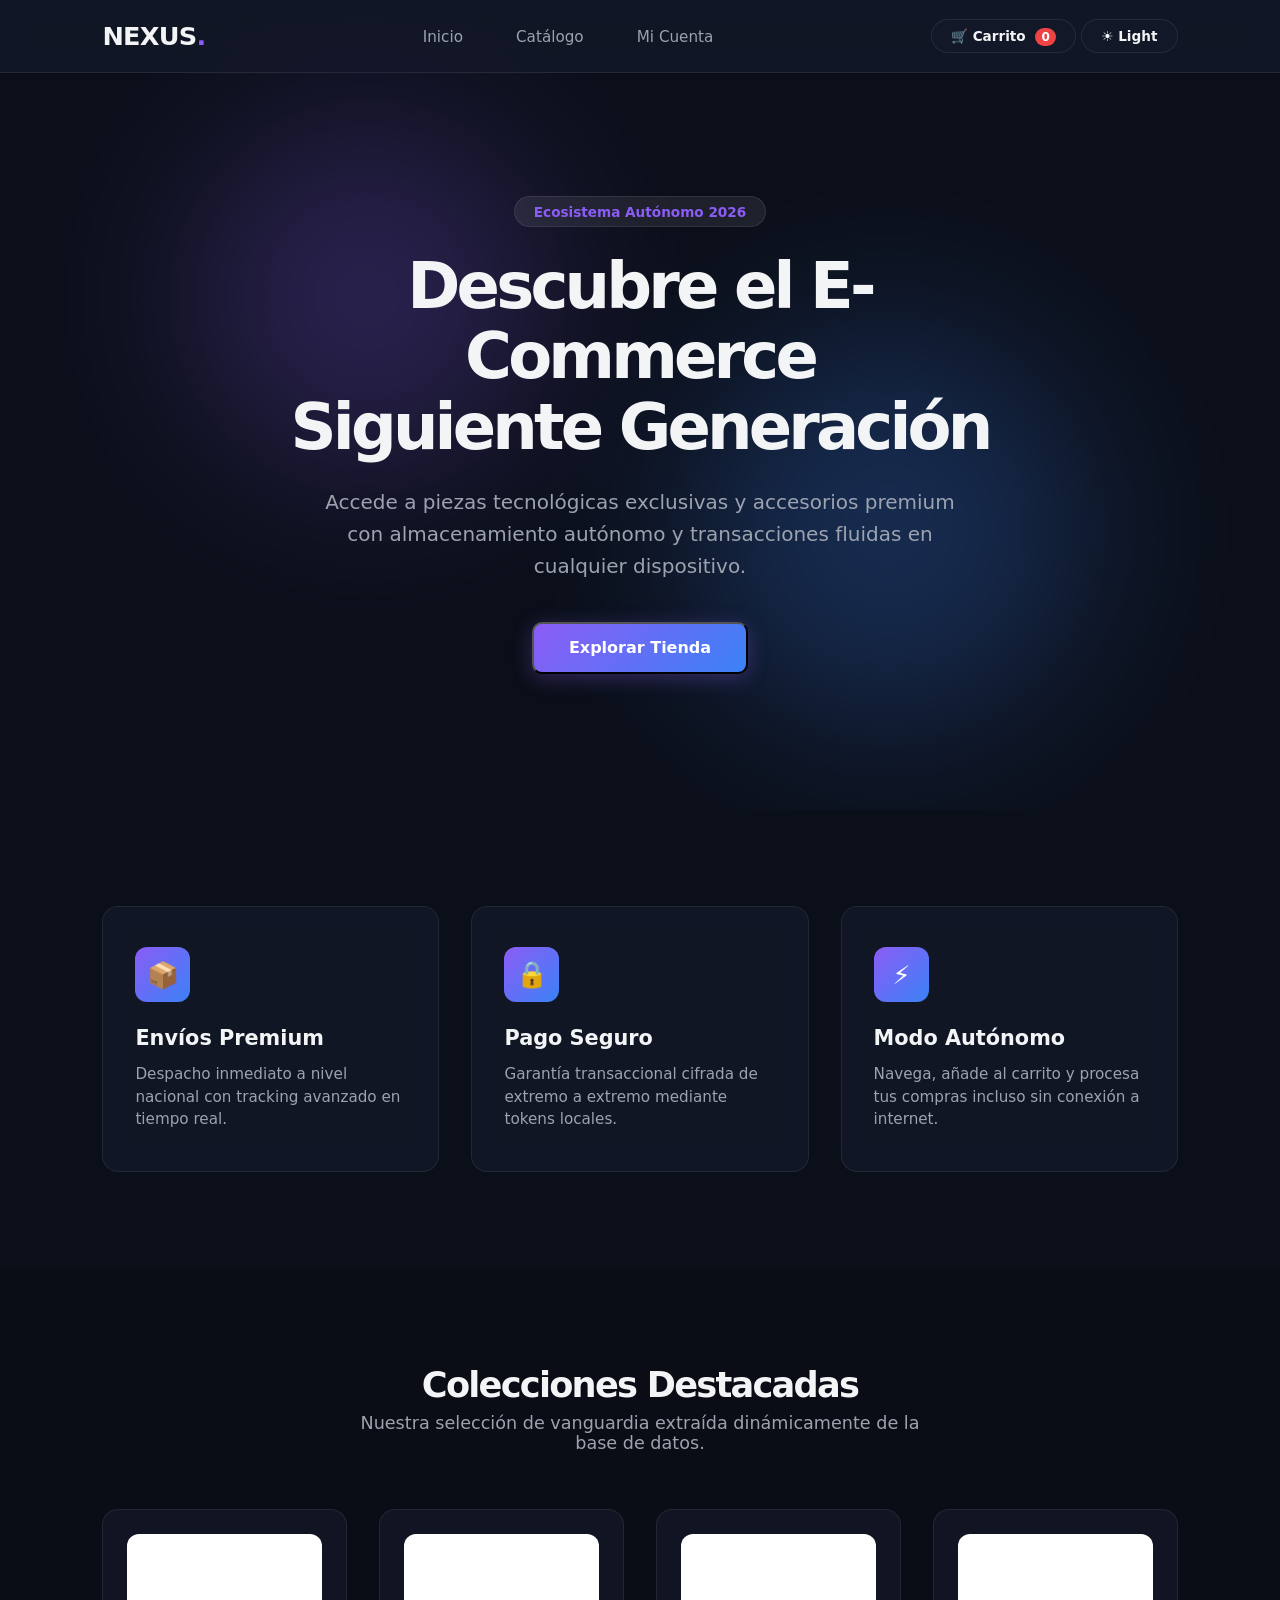
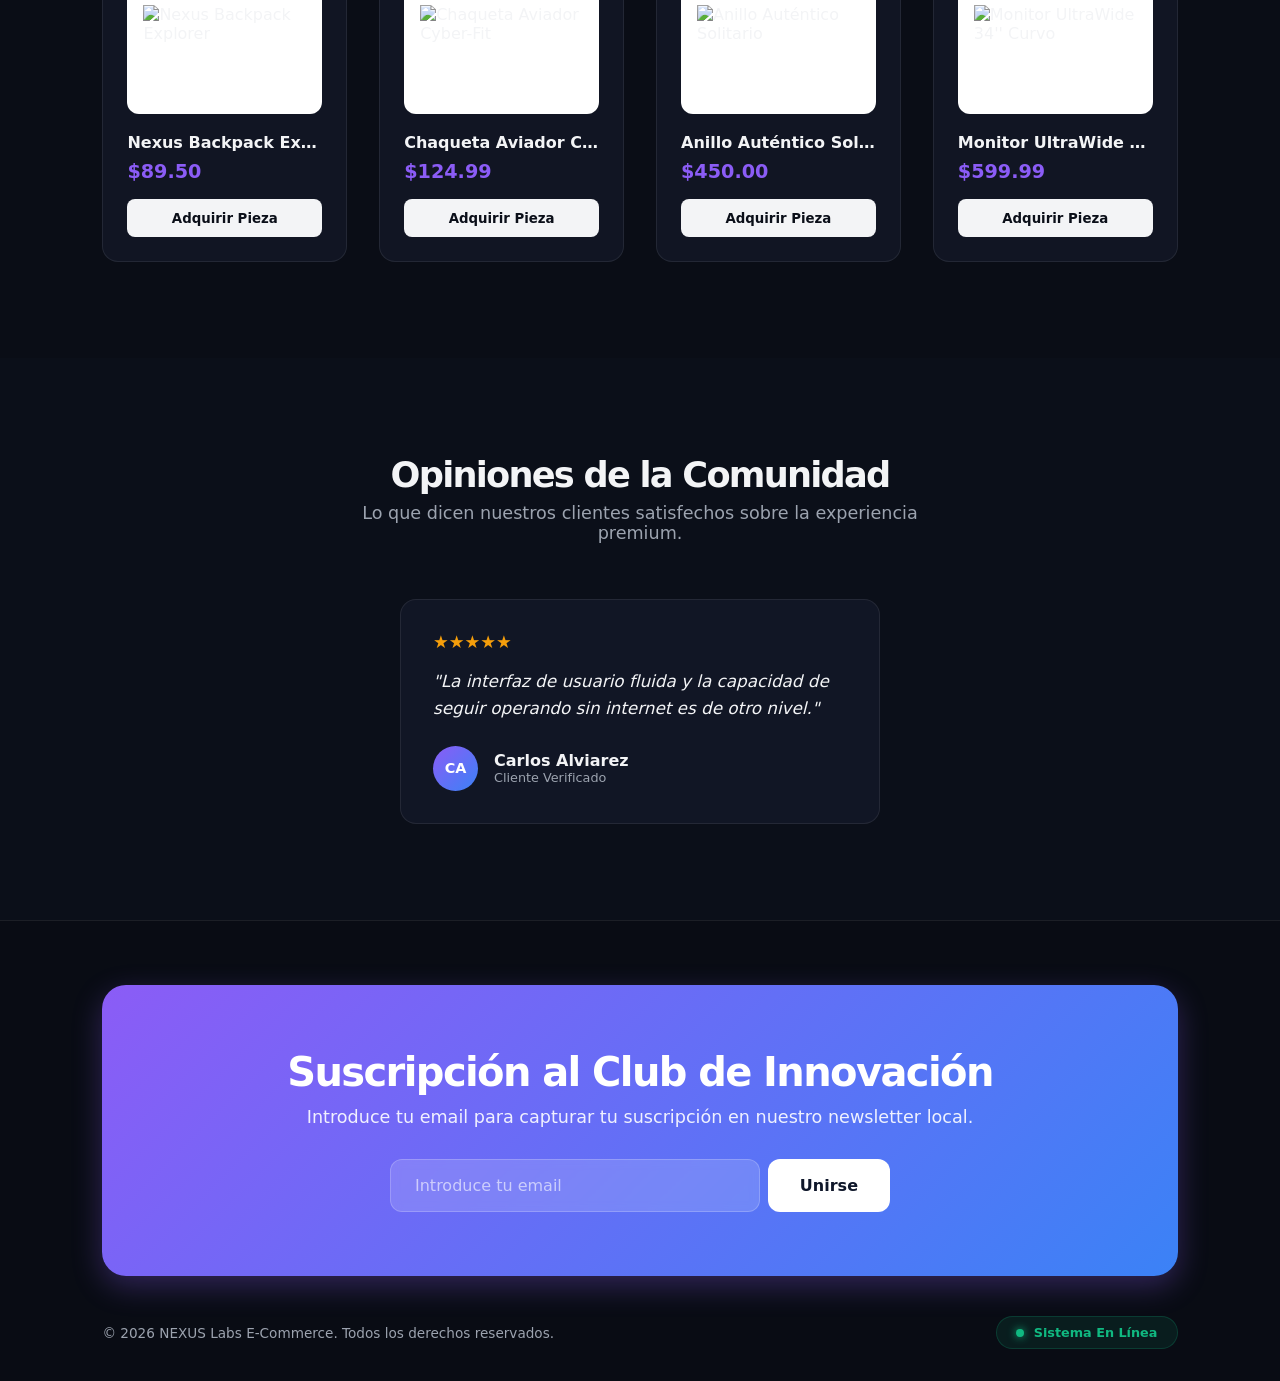
==== index.html @ ba8e7aad "first commit" ====
<!DOCTYPE html>
<html lang="es" data-theme="dark">
<head>
    <meta charset="UTF-8">
    <meta name="viewport" content="width=device-width, initial-scale=1.0">
    <title>NEXUS - E-Commerce Premium</title>
    <link rel="stylesheet" href="style.css">
</head>
<body>

    <!-- BARRA DE NAVEGACIÓN GLOBAL -->
    <header class="navbar">
        <div class="logo" id="go-to-home" style="cursor:pointer;">NEXUS<span>.</span></div>
        <!-- Reemplaza el menú de navegación de tus otros archivos para que incluya la etiqueta de admin -->
        <nav class="nav-menu">
            <a href="index.html">Inicio</a>
            <a href="catalogo.html">Catálogo</a>
            <a href="admin.html" id="nav-link-admin" style="display: none;">Panel Admin</a>
            <a href="perfil.html" id="nav-auth-btn" class="nav-btn">Iniciar Sesión</a>
        </nav>
        <div class="nav-actions">
            <button id="nav-cart-btn" class="btn-theme cart-btn-pos">
                🛒 Carrito <span id="cart-badge" class="cart-badge">0</span>
            </button>
            <button id="theme-toggle" class="btn-theme">☀️ Light</button>
        </div>
    </header>

    <!-- 1. SECCIÓN VISTA: LANDING PAGE -->
    <div id="landing-container" class="dynamic-view">
        
        <!-- BANNER PRINCIPAL (HERO DE ALTO IMPACTO) -->
        <section class="hero-banner">
            <div class="hero-shapes">
                <div class="shape shape-1"></div>
                <div class="shape shape-2"></div>
            </div>
            <div class="hero-content">
                <div class="hero-tag">Ecosistema Autónomo 2026</div>
                <h1>Descubre el E-Commerce<br><span class="gradient-text">Siguiente Generación</span></h1>
                <p>Accede a piezas tecnológicas exclusivas y accesorios premium con almacenamiento autónomo y transacciones fluidas en cualquier dispositivo.</p>
                <div class="hero-buttons">
                    <!-- Botón destacado de llamado a la acción (CTA) que redirige directamente al catálogo -->
                    <button onclick="window.location.href='catalogo.html'" class="btn-cta primary">Explorar Tienda</button>
                </div>
            </div>
        </section>

        <!-- SECCIÓN BENEFICIOS (PILARES DE LA TIENDA EN COLUMNAS/CUADRÍCULA) -->
        <section class="benefits-section">
            <div class="benefits-grid">
                <div class="benefit-card">
                    <div class="icon-wrapper">📦</div>
                    <h3>Envíos Premium</h3>
                    <p>Despacho inmediato a nivel nacional con tracking avanzado en tiempo real.</p>
                </div>
                <div class="benefit-card">
                    <div class="icon-wrapper">🔒</div>
                    <h3>Pago Seguro</h3>
                    <p>Garantía transaccional cifrada de extremo a extremo mediante tokens locales.</p>
                </div>
                <div class="benefit-card">
                    <div class="icon-wrapper">⚡</div>
                    <h3>Modo Autónomo</h3>
                    <p>Navega, añade al carrito y procesa tus compras incluso sin conexión a internet.</p>
                </div>
            </div>
        </section>

        <!-- SECCIÓN DE PRODUCTOS DESTACADOS (CUADRÍCULA PEQUEÑA PARA 3 A 4 PRODUCTOS BIEN CALIFICADOS) -->
        <section class="featured-section">
            <div class="section-header">
                <h2>Colecciones Destacadas</h2>
                <p>Nuestra selección de vanguardia extraída dinámicamente de la base de datos.</p>
            </div>
            <!-- Contenedor manipulado dinámicamente por la función renderHomeCatalog() en app.js -->
            <div class="products-grid" id="featured-products">
                <p class="auth-subtitle" style="text-align: center; width: 100%;">Cargando piezas exclusivas...</p>
            </div>
        </section>

        <!-- SECCIÓN DE TESTIMONIOS / RESEÑAS ESTÉTICAS -->
        <section class="testimonials-section">
            <div class="section-header">
                <h2>Opiniones de la Comunidad</h2>
                <p>Lo que dicen nuestros clientes satisfechos sobre la experiencia premium.</p>
            </div>
            <div class="testimonials-container">
                <div class="testimonial-card">
                    <div class="stars">★★★★★</div>
                    <p class="comment">"La interfaz de usuario fluida y la capacidad de seguir operando sin internet es de otro nivel."</p>
                    <div class="author-info">
                        <div class="avatar-mock">CA</div>
                        <div>
                            <h4>Carlos Alviarez</h4>
                            <p style="color: var(--text-secondary); font-size: 0.8rem;">Cliente Verificado</p>
                        </div>
                    </div>
                </div>
            </div>
        </section>

    </div>

    <!-- 2. SECCIÓN MÓDULO AUTENTICACIÓN -->
    <!-- Este contenedor es CRÍTICO. Si se elimina, app.js rompe al no encontrar los IDs de inicio de sesión/registro -->
    <div id="auth-container" class="auth-section dynamic-view" style="display: none;">
        
        <!-- FORMULARIO DE INICIO DE SESIÓN -->
        <div id="login-card" class="auth-card">
            <h2>Iniciar Sesión</h2>
            <p class="auth-subtitle">Ingresa tus credenciales del ecosistema Nexus</p>
            <form id="login-form">
                <div class="form-group">
                    <label>Correo Electrónico</label>
                    <input type="email" id="login-email" required placeholder="correo@ucab.edu.ve">
                </div>
                <div class="form-group">
                    <label>Contraseña</label>
                    <input type="password" id="login-password" required placeholder="••••••••">
                </div>
                <button type="submit" class="btn-cta primary w-100 mt-1">Acceder de Forma Segura</button>
                <div class="auth-links">
                    <p>¿No posees una cuenta? <a href="#" id="go-to-register">Regístrate</a></p>
                    <p class="mt-05"><a href="#" id="go-to-recover">¿Olvidaste tu contraseña?</a></p>
                </div>
            </form>
        </div>

        <!-- FORMULARIO DE REGISTRO -->
        <div id="register-card" class="auth-card" style="display: none;">
            <h2>Crear Cuenta</h2>
            <p class="auth-subtitle">Únete al club de compras premium</p>
            <form id="register-form">
                <div class="form-group">
                    <label>Nombre Completo</label>
                    <input type="text" id="reg-name" required placeholder="Ej. Juan Pérez">
                </div>
                <div class="form-group">
                    <label>Correo Electrónico</label>
                    <input type="email" id="reg-email" required placeholder="ejemplo@ucab.edu.ve">
                </div>
                <div class="form-group">
                    <label>Contraseña</label>
                    <input type="password" id="reg-password" required placeholder="Mínimo 3 caracteres">
                </div>
                <div class="form-group">
                    <label>Rol de Usuario</label>
                    <select id="reg-role">
                        <option value="cliente">Cliente</option>
                        <option value="admin">Administrador</option>
                    </select>
                </div>
                <button type="submit" class="btn-cta primary w-100 mt-1">Completar Afiliación</button>
                <div class="auth-links">
                    <p>¿Ya estás registrado? <a href="#" id="go-to-login">Inicia Sesión</a></p>
                </div>
            </form>
        </div>

        <!-- FORMULARIO DE RECUPERACIÓN DE CONTRASEÑA -->
        <div id="recover-card" class="auth-card" style="display: none;">
            <h2>Recuperar Acceso</h2>
            <p class="auth-subtitle">Introduce tu correo para leer la contraseña de la persistencia</p>
            <form id="recover-form">
                <div class="form-group">
                    <label>Correo de Registro</label>
                    <input type="email" id="recover-email" required placeholder="correo@ucab.edu.ve">
                </div>
                <button type="submit" class="btn-cta primary w-100 mt-1">Consultar Credenciales</button>
                <div class="auth-links">
                    <p><a href="#" id="back-to-login-from-recover">Volver al login</a></p>
                </div>
            </form>
        </div>
    </div>

    <!-- PIE DE PÁGINA GLOBAL (FOOTER) -->
    <footer class="footer">
        
        <!-- FORMULARIO DE SUSCRIPCIÓN AL NEWSLETTER (CAPTURA AL FINAL DE LA PÁGINA) -->
        <div class="newsletter-card" style="margin-bottom: 2.5rem;">
            <h2>Suscripción al Club de Innovación</h2>
            <p>Introduce tu email para capturar tu suscripción en nuestro newsletter local.</p>
            <form id="newsletter-form" class="newsletter-form">
                <input type="email" placeholder="Introduce tu email" required>
                <button type="submit" class="btn-submit">Unirse</button>
            </form>
        </div>
        
        <div class="footer-bottom">
            <p>© 2026 NEXUS Labs E-Commerce. Todos los derechos reservados.</p>
            <!-- INDICADOR VISUAL DINÁMICO (ONLINE / OFFLINE) -->
            <div id="connection-status" class="status-indicator online">
                <span class="status-dot"></span><span id="status-text">Sistema En Línea</span>
            </div>
        </div>
    </footer>

    <script src="app.js"></script>
</body>
</html>
---- style.css ----
/* --- SISTEMA DE DISEÑO DE LUJO (APPLE/NEON MIX) --- */
:root {
    --bg-main: #0b0f19;
    --bg-surface: rgba(22, 28, 45, 0.6);
    --bg-surface-hover: rgba(30, 41, 69, 0.8);
    --border-color: rgba(255, 255, 255, 0.08);
    --text-primary: #f3f4f6;
    --text-secondary: #9ca3af;
    --primary-gradient: linear-gradient(135deg, #8b5cf6, #3b82f6);
    --accent: #8b5cf6;
    --accent-glow: rgba(139, 92, 246, 0.3);
    --glass-blur: blur(12px);
}

[data-theme="light"] {
    --bg-main: #f8fafc;
    --bg-surface: rgba(255, 255, 255, 0.7);
    --bg-surface-hover: rgba(255, 255, 255, 0.9);
    --border-color: rgba(0, 0, 0, 0.06);
    --text-primary: #0f172a;
    --text-secondary: #64748b;
    --primary-gradient: linear-gradient(135deg, #4f46e5, #06b6d4);
    --accent: #4f46e5;
    --accent-glow: rgba(79, 70, 229, 0.15);
}

/* --- ESTILOS GENERALES --- */
* {
    box-sizing: border-box;
    margin: 0;
    padding: 0;
    font-family: system-ui, -apple-system, BlinkMacSystemFont, 'Segoe UI', Roboto, sans-serif;
    scroll-behavior: smooth;
}

body {
    background-color: var(--bg-main);
    color: var(--text-primary);
    overflow-x: hidden;
    transition: background-color 0.4s ease, color 0.4s ease;
}

/* Utilidades */
.text-gradient {
    background: var(--primary-gradient);
    -webkit-background-clip: text;
    -webkit-text-fill-color: transparent;
}

.section-header {
    text-align: center;
    max-width: 600px;
    margin: 0 auto 3.5rem auto;
}
.section-header h2 { font-size: 2.2rem; font-weight: 800; letter-spacing: -0.05em; margin-bottom: 0.5rem;}
.section-header p { color: var(--text-secondary); font-size: 1.1rem; }

/* --- BARRA DE NAVEGACIÓN (GLASSMORPHISM) --- */
.navbar {
    position: fixed;
    top: 0; left: 0; width: 100%;
    display: flex; justify-content: space-between; align-items: center;
    padding: 1.2rem 8%;
    background: var(--bg-surface);
    backdrop-filter: var(--glass-blur);
    -webkit-backdrop-filter: var(--glass-blur);
    border-bottom: 1px solid var(--border-color);
    z-index: 1000;
}
.logo { font-size: 1.6rem; font-weight: 900; letter-spacing: -0.03em; }
.logo span { color: var(--accent); }
.nav-menu a {
    color: var(--text-secondary);
    text-decoration: none;
    margin: 0 1.5rem;
    font-weight: 500;
    font-size: 0.95rem;
    transition: color 0.3s;
}
.nav-menu a:hover { color: var(--text-primary); }

.btn-theme {
    background: var(--bg-surface);
    border: 1px solid var(--border-color);
    padding: 0.5rem 1.2rem;
    border-radius: 30px;
    color: var(--text-primary);
    cursor: pointer;
    font-weight: 600;
    font-size: 0.85rem;
}

/* --- BANNER PRINCIPAL (HERO DE ALTO IMPACTO) --- */
.hero-banner {
    position: relative;
    min-height: 90vh;
    display: flex; align-items: center; justify-content: center;
    padding: 120px 8% 60px 8%;
    text-align: center;
}
/* Figuras abstractas de fondo difuminadas */
.hero-shapes { position: absolute; width: 100%; height: 100%; top: 0; left: 0; overflow: hidden; z-index: -1; }
.shape { position: absolute; border-radius: 50%; filter: blur(90px); opacity: 0.25; }
.shape-1 { width: 350px; height: 350px; background: #8b5cf6; top: 15%; left: 15%; }
.shape-2 { width: 400px; height: 400px; background: #3b82f6; bottom: 10%; right: 15%; }

.hero-content { max-width: 800px; }
.hero-tag {
    display: inline-block;
    padding: 0.4rem 1.2rem;
    background: var(--border-color);
    border: 1px solid var(--border-color);
    border-radius: 20px;
    font-size: 0.85rem; font-weight: 600; color: var(--accent);
    margin-bottom: 1.5rem;
}
.hero-content h1 { font-size: 4rem; font-weight: 900; line-height: 1.1; letter-spacing: -0.06em; margin-bottom: 1.5rem; }
.hero-content p { font-size: 1.25rem; color: var(--text-secondary); line-height: 1.6; margin-bottom: 2.5rem; max-width: 650px; margin-left: auto; margin-right: auto;}

.hero-actions { display: flex; gap: 1rem; justify-content: center; }
.btn-cta {
    padding: 0.9rem 2.2rem;
    border-radius: 10px;
    font-weight: 700; text-decoration: none; font-size: 1rem;
    transition: transform 0.2s, box-shadow 0.2s;
}
.btn-cta.primary { background: var(--primary-gradient); color: white; box-shadow: 0 4px 20px var(--accent-glow); }
.btn-cta.primary:hover { transform: translateY(-2px); box-shadow: 0 6px 25px var(--accent-glow); }
.btn-cta.secondary { background: transparent; color: var(--text-primary); border: 1px solid var(--border-color); }
.btn-cta.secondary:hover { background: var(--border-color); }

/* --- SECCIÓN BENEFICIOS (CARDS DE CRISTAL) --- */
.benefits-section { padding: 6rem 8%; }
.benefits-grid {
    display: grid;
    grid-template-columns: repeat(auto-fit, minmax(280px, 1fr));
    gap: 2rem;
}
.benefit-card {
    background: var(--bg-surface);
    backdrop-filter: var(--glass-blur);
    -webkit-backdrop-filter: var(--glass-blur);
    border: 1px solid var(--border-color);
    padding: 2.5rem 2rem;
    border-radius: 16px;
    transition: transform 0.3s, background-color 0.3s;
}
.benefit-card:hover { transform: translateY(-5px); background: var(--bg-surface-hover); }
.icon-wrapper {
    width: 55px; height: 55px;
    background: var(--primary-gradient);
    font-size: 1.6rem; display: flex; align-items: center; justify-content: center;
    border-radius: 12px; margin-bottom: 1.5rem; color: white;
}
.benefit-card h3 { font-size: 1.3rem; font-weight: 700; margin-bottom: 0.8rem; }
.benefit-card p { color: var(--text-secondary); line-height: 1.5; font-size: 0.95rem; }

/* --- PRODUCTOS DESTACADOS --- */
.featured-section { padding: 6rem 8%; background: rgba(0,0,0,0.1); }
.products-grid {
    display: grid;
    grid-template-columns: repeat(auto-fit, minmax(240px, 1fr));
    gap: 2rem;
}
.product-card {
    background: var(--bg-surface);
    border: 1px solid var(--border-color);
    border-radius: 16px;
    padding: 1.5rem;
    display: flex; flex-direction: column;
    position: relative; overflow: hidden;
}
.product-card .img-container {
    background: white; border-radius: 12px; padding: 1rem;
    height: 180px; display: flex; align-items: center; justify-content: center;
    margin-bottom: 1.2rem;
}
.product-card img { max-height: 100%; max-width: 100%; object-fit: contain; }
.product-card h3 { font-size: 1rem; font-weight: 700; margin-bottom: 0.5rem; white-space: nowrap; overflow: hidden; text-overflow: ellipsis; }
.product-card .price { font-size: 1.2rem; font-weight: 800; color: var(--accent); margin-bottom: 1rem; }
.btn-action-card {
    background: var(--text-primary); color: var(--bg-main);
    border: none; padding: 0.7rem; border-radius: 8px; font-weight: 700; cursor: pointer;
    transition: opacity 0.2s;
}
.btn-action-card:hover { opacity: 0.9; }

/* --- TESTIMONIOS --- */
.testimonials-section { padding: 6rem 8%; }
.testimonials-container { display: flex; flex-wrap: wrap; gap: 2rem; justify-content: center; }
.testimonial-card {
    background: var(--bg-surface); border: 1px solid var(--border-color);
    padding: 2rem; border-radius: 16px; max-width: 480px; flex: 1 1 400px;
}
.testimonial-card .stars { color: #f59e0b; margin-bottom: 1rem; font-size: 1.1rem; }
.testimonial-card .comment { font-size: 1.05rem; line-height: 1.6; color: var(--text-primary); margin-bottom: 1.5rem; font-style: italic; }
.author-info { display: flex; align-items: center; gap: 1rem; }
.avatar-mock {
    width: 45px; height: 45px; background: var(--primary-gradient); color: white;
    display: flex; align-items: center; justify-content: center; border-radius: 50%; font-weight: 700; font-size: 0.9rem;
}

/* --- CAPTACIÓN NEWSLETTER --- */
.newsletter-section { padding: 4rem 8%; }
.newsletter-card {
    background: var(--primary-gradient); padding: 4rem 2rem; border-radius: 24px;
    text-align: center; color: white; box-shadow: 0 10px 30px var(--accent-glow);
}
.newsletter-card h2 { font-size: 2.5rem; font-weight: 800; margin-bottom: 0.8rem; letter-spacing: -0.04em; }
.newsletter-card p { margin-bottom: 2rem; opacity: 0.9; font-size: 1.1rem; }
.newsletter-form { display: flex; justify-content: center; gap: 0.5rem; max-width: 500px; margin: 0 auto; }
.newsletter-form input {
    flex: 1; padding: 1rem 1.5rem; border: none; border-radius: 12px;
    background: rgba(255,255,255,0.15); backdrop-filter: blur(5px);
    color: white; font-size: 1rem; border: 1px solid rgba(255,255,255,0.2);
}
.newsletter-form input::placeholder { color: rgba(255,255,255,0.6); }
.newsletter-form input:focus { outline: none; background: rgba(255,255,255,0.25); }
.newsletter-form .btn-submit {
    background: white; color: #0f172a; border: none; padding: 1rem 2rem;
    border-radius: 12px; font-weight: 700; cursor: pointer; font-size: 1rem;
}

/* --- FOOTER E INDICADORES --- */
.footer { padding: 4rem 8% 2rem 8%; border-top: 1px solid var(--border-color); background: rgba(0,0,0,0.2); }
.footer-top { display: flex; justify-content: space-between; align-items: center; flex-wrap: wrap; gap: 2rem; }
.footer-brand p { color: var(--text-secondary); margin-top: 0.5rem; font-size: 0.9rem; }
.footer-links a { color: var(--text-secondary); text-decoration: none; margin-left: 1.5rem; font-size: 0.9rem; }
.footer-links a:hover { color: var(--text-primary); }
.footer-divider { border: 0; height: 1px; background: var(--border-color); margin: 2.5rem 0 1.5rem 0; }
.footer-bottom { display: flex; justify-content: space-between; align-items: center; flex-wrap: wrap; gap: 1rem; font-size: 0.85rem; color: var(--text-secondary); }

/* Indicador Online/Offline Rediseñado */
.status-indicator {
    display: flex; align-items: center; gap: 0.6rem;
    padding: 0.5rem 1.2rem; border-radius: 30px; font-weight: 700; font-size: 0.8rem;
    border: 1px solid transparent;
}
.status-indicator.online { background: rgba(16, 185, 129, 0.1); color: #10b981; border-color: rgba(16, 185, 129, 0.2); }
.status-indicator.offline { background: rgba(239, 68, 68, 0.1); color: #ef4444; border-color: rgba(239, 68, 68, 0.2); }
.status-dot { width: 8px; height: 8px; border-radius: 50%; display: inline-block; }
.online .status-dot { background-color: #10b981; box-shadow: 0 0 8px #10b981; }
.offline .status-dot { background-color: #ef4444; box-shadow: 0 0 8px #ef4444; }

/* Responsive */
@media (max-width: 768px) {
    .hero-content h1 { font-size: 2.6rem; }
    .navbar { padding: 1rem 5%; }
    .nav-menu { display: none; } /* Ocultar menú simple para mobile */
    .newsletter-form { flex-direction: column; }
    .footer-top { flex-direction: column; text-align: center; }
    .footer-links a { margin: 0 0.8rem; }
    .footer-bottom { flex-direction: column; text-align: center; }
}

/* --- ESTILOS DEL MÓDULO DE AUTENTICACIÓN Y PERFIL --- */
.auth-section, .profile-section {
    padding: 140px 5% 60px 5%;
    display: flex;
    justify-content: center;
    align-items: center;
    min-height: 85vh;
}

.auth-card, .profile-card {
    background: var(--bg-surface);
    backdrop-filter: var(--glass-blur);
    -webkit-backdrop-filter: var(--glass-blur);
    border: 1px solid var(--border-color);
    padding: 3rem 2.5rem;
    border-radius: 24px;
    width: 100%;
    max-width: 450px;
    box-shadow: 0 10px 30px rgba(0, 0, 0, 0.2);
}

.auth-subtitle {
    color: var(--text-secondary);
    font-size: 0.95rem;
    margin-bottom: 2rem;
}

.form-group {
    margin-bottom: 1.25rem;
    text-align: left;
}

.form-group label {
    display: block;
    font-size: 0.85rem;
    font-weight: 600;
    margin-bottom: 0.5rem;
    color: var(--text-primary);
    letter-spacing: 0.02em;
}

.form-group input, .form-group select, .form-group textarea {
    width: 100%;
    padding: 0.8rem 1rem;
    background: rgba(255, 255, 255, 0.05);
    border: 1px solid var(--border-color);
    border-radius: 10px;
    color: var(--text-primary);
    font-size: 0.95rem;
    transition: border-color 0.2s, background-color 0.2s;
}

.form-group input:focus, .form-group select:focus, .form-group textarea:focus {
    outline: none;
    border-color: var(--accent);
    background: rgba(255, 255, 255, 0.08);
}

.form-group select option {
    background-color: var(--bg-main);
    color: var(--text-primary);
}

.auth-links {
    margin-top: 1.5rem;
    text-align: center;
    font-size: 0.85rem;
}

.auth-links a {
    color: var(--accent);
    text-decoration: none;
    font-weight: 600;
}

.auth-links p {
    margin-bottom: 0.5rem;
    color: var(--text-secondary);
}

/* Diseño interno del Perfil */
.profile-card {
    max-width: 550px;
}

.profile-header-view {
    display: flex;
    align-items: center;
    gap: 1.5rem;
    margin-bottom: 2.5rem;
    border-bottom: 1px solid var(--border-color);
    padding-bottom: 1.5rem;
}

.profile-avatar {
    width: 80px;
    height: 80px;
    border-radius: 50%;
    object-fit: cover;
    background: var(--primary-gradient);
    border: 2px solid var(--accent);
}

.profile-actions {
    display: flex;
    justify-content: space-between;
    align-items: center;
    margin-top: 2rem;
}

/* --- EXTENSIÓN DE HOJA DE ESTILOS: CATÁLOGO Y CARRITO VISTA CLIENTE --- */

.catalog-section {
    padding: 140px 8% 60px 8%;
    min-height: 100vh;
}

.catalog-layout {
    display: grid;
    grid-template-columns: 280px 1fr;
    gap: 3rem;
    align-items: start;
}

/* Barra Lateral Estilizada */
.filter-sidebar {
    background: var(--bg-surface);
    backdrop-filter: var(--glass-blur);
    -webkit-backdrop-filter: var(--glass-blur);
    border: 1px solid var(--border-color);
    padding: 2rem;
    border-radius: 20px;
    position: sticky;
    top: 110px;
    z-index: 10;
}

.filter-sidebar h3 {
    font-size: 1.3rem;
    font-weight: 800;
    margin-bottom: 1.5rem;
    letter-spacing: -0.02em;
}

.filter-group {
    margin-bottom: 1.5rem;
}

.filter-group label {
    display: block;
    font-size: 0.85rem;
    font-weight: 600;
    margin-bottom: 0.6rem;
    color: var(--text-secondary);
}

.price-labels {
    display: flex;
    justify-content: space-between;
    align-items: center;
}

.price-badge {
    color: var(--accent);
    font-weight: 700;
    font-size: 0.95rem;
}

/* Input Range Personalizado */
input[type="range"] {
    width: 100%;
    accent-color: var(--accent);
    margin-top: 0.5rem;
}

/* Modificaciones de la Grilla y Detalles Internos */
.sh-left {
    text-align: left !important;
    margin-bottom: 2.5rem !important;
    max-width: 100% !important;
}

/* Estructura Interna de la Tarjeta del Carrito */
.cart-items-list {
    flex: 1;
    overflow-y: auto;
    padding-right: 0.5rem;
}

.cart-item {
    display: flex;
    gap: 1rem;
    align-items: center;
    background: rgba(255, 255, 255, 0.02);
    border: 1px solid var(--border-color);
    padding: 1rem;
    border-radius: 14px;
    margin-bottom: 1rem;
    transition: background-color 0.2s;
}

.cart-item:hover {
    background: rgba(255, 255, 255, 0.05);
}

.cart-item img {
    width: 60px;
    height: 60px;
    object-fit: contain;
    background: #ffffff;
    border-radius: 10px;
    padding: 0.3rem;
}

.cart-item-details {
    flex: 1;
    min-width: 0;
}

.cart-item-details h4 {
    font-size: 0.9rem;
    font-weight: 600;
    white-space: nowrap;
    overflow: hidden;
    text-overflow: ellipsis;
    margin-bottom: 0.2rem;
}

.cart-item-details p {
    color: var(--accent);
    font-weight: 700;
    font-size: 0.85rem;
}

.cart-item-actions {
    display: flex;
    align-items: center;
    gap: 0.4rem;
}

/* Multi-clonación y Controles de Cantidad */
.btn-qty {
    background: var(--border-color);
    border: 1px solid var(--border-color);
    color: var(--text-primary);
    width: 26px;
    height: 26px;
    border-radius: 6px;
    font-weight: 700;
    cursor: pointer;
    display: flex;
    align-items: center;
    justify-content: center;
    transition: background-color 0.2s;
}

.btn-qty:hover {
    background: rgba(255, 255, 255, 0.15);
}

/* Pasarela Transaccional Pasos (Checkout) */
.checkout-section {
    padding: 140px 5% 60px 5%;
    display: flex;
    justify-content: center;
    align-items: center;
    min-height: 90vh;
}

.checkout-card {
    background: var(--bg-surface);
    backdrop-filter: var(--glass-blur);
    -webkit-backdrop-filter: var(--glass-blur);
    border: 1px solid var(--border-color);
    padding: 3rem;
    border-radius: 24px;
    width: 100%;
    max-width: 500px;
    box-shadow: 0 20px 45px rgba(0, 0, 0, 0.3);
}

.form-row-grid {
    display: grid;
    grid-template-columns: 1fr 1fr;
    gap: 1rem;
}

/* Adaptación Responsiva Eficiente */
@media (max-width: 992px) {
    .catalog-layout {
        grid-template-columns: 1fr;
        gap: 2rem;
    }
    .filter-sidebar {
        position: relative;
        top: 0;
    }
}

/* DISEÑO DE LA SECCIÓN PRINCIPAL DEL CARRITO */
.main-cart-page-section {
    padding: 2rem max(2vw, 20px);
    max-width: 1400px;
    margin: 0 auto;
}

.main-cart-grid-layout {
    display: grid;
    grid-template-columns: 2fr 1fr;
    gap: 2.5rem;
    margin-top: 2rem;
}

@media (max-width: 992px) {
    .main-cart-grid-layout {
        grid-template-columns: 1fr;
    }
}

.main-cart-items-block {
    background: rgba(255, 255, 255, 0.03);
    border: 1px solid rgba(255, 255, 255, 0.08);
    border-radius: 16px;
    padding: 1.5rem;
}

.main-cart-row {
    display: flex;
    align-items: center;
    justify-content: space-between;
    padding: 1.5rem 0;
    border-bottom: 1px solid rgba(255, 255, 255, 0.08);
    gap: 1.5rem;
}

.main-cart-row:last-child {
    border-bottom: none;
}

.main-cart-product-info {
    display: flex;
    align-items: center;
    gap: 1.5rem;
    flex: 2;
}

.main-cart-img {
    width: 80px;
    height: 80px;
    object-fit: contain;
    background: #white;
    border-radius: 12px;
    padding: 0.5rem;
}

.main-cart-controls {
    display: flex;
    align-items: center;
    gap: 1rem;
    flex: 1;
    justify-content: center;
}

.main-cart-qty-number {
    font-size: 1.1rem;
    font-weight: 600;
    min-width: 20px;
    text-align: center;
}

.main-cart-subtotal-item {
    text-align: right;
    flex: 1;
}

.main-cart-subtotal-item p {
    font-size: 1.2rem;
    font-weight: 700;
    color: var(--text-color);
}

.btn-delete-link {
    background: none;
    border: none;
    color: #ef4444;
    cursor: pointer;
    font-size: 0.85rem;
    padding: 0;
    margin-top: 0.25rem;
    text-decoration: underline;
}

/* BLOQUE DE RESUMEN DERECHO */
.main-cart-summary-block {
    background: linear-gradient(145deg, rgba(255,255,255,0.05) 0%, rgba(255,255,255,0.01) 100%);
    border: 1px solid rgba(255, 255, 255, 0.08);
    border-radius: 20px;
    padding: 2rem;
    height: fit-content;
    position: sticky;
    top: 100px;
}

.main-cart-summary-block h3 {
    margin-bottom: 1.5rem;
    font-size: 1.4rem;
}

.summary-line {
    display: flex;
    justify-content: space-between;
    margin-bottom: 1rem;
    color: rgba(255, 255, 255, 0.7);
}

.total-highlight {
    border-top: 1px solid rgba(255, 255, 255, 0.15);
    padding-top: 1.5rem;
    margin-top: 1.5rem;
    font-size: 1.3rem;
    font-weight: 700;
    color: #fff;
}


.cart-drawer {
    position: fixed;
    top: 0;
    right: -450px; 
    width: 100%;
    max-width: 420px;
    height: 100vh;
    background: rgba(15, 15, 20, 0.95);
    backdrop-filter: blur(20px);
    -webkit-backdrop-filter: blur(20px);
    box-shadow: -10px 0 40px rgba(0, 0, 0, 0.6);
    z-index: 9999; 
    transition: right 0.4s cubic-bezier(0.16, 1, 0.3, 1); 
    display: flex;
    flex-direction: column;
    border-left: 1px solid rgba(255, 255, 255, 0.08);
}

.cart-drawer.open {
    right: 0; 
}

/* Soporte para el Modo Claro automáticamente */
[data-theme="light"] .cart-drawer {
    background: rgba(255, 255, 255, 0.96);
    border-left: 1px solid rgba(0, 0, 0, 0.1);
    box-shadow: -10px 0 40px rgba(0, 0, 0, 0.15);
}

/* Estructura Interna del Panel */
.cart-drawer-content {
    display: flex;
    flex-direction: column;
    height: 100%;
    padding: 2rem;
}

.cart-drawer-header {
    display: flex;
    justify-content: space-between;
    align-items: center;
    margin-bottom: 1.5rem;
    border-bottom: 1px solid rgba(255, 255, 255, 0.1);
    padding-bottom: 1rem;
}

[data-theme="light"] .cart-drawer-header {
    border-bottom: 1px solid rgba(0, 0, 0, 0.1);
}

.cart-drawer-header h3 {
    font-size: 1.5rem;
    font-weight: 700;
}

.close-btn {
    background: none;
    border: none;
    color: var(--text-color, #fff);
    font-size: 2rem;
    cursor: pointer;
    transition: transform 0.2s;
    line-height: 1;
}

.close-btn:hover {
    transform: scale(1.1);
    color: #ef4444;
}

/* Lista de productos con scroll interno independiente */
.cart-items-list {
    flex: 1;
    overflow-y: auto;
    padding-right: 0.5rem;
    margin-bottom: 1.5rem;
}

/* Tarjeta individual de producto dentro del carrito */
.cart-item {
    display: flex;
    align-items: center;
    gap: 1rem;
    background: rgba(255, 255, 255, 0.03);
    border: 1px solid rgba(255, 255, 255, 0.05);
    border-radius: 12px;
    padding: 0.75rem;
    margin-bottom: 1rem;
}

[data-theme="light"] .cart-item {
    background: rgba(0, 0, 0, 0.02);
    border: 1px solid rgba(0, 0, 0, 0.05);
}

.cart-item img {
    width: 60px;
    height: 60px;
    object-fit: contain;
    background: white;
    border-radius: 8px;
    padding: 0.25rem;
}

.cart-item-details {
    flex: 1;
}

.cart-item-details h4 {
    font-size: 0.95rem;
    font-weight: 600;
    margin-bottom: 0.25rem;
    display: -webkit-box;
    -webkit-line-clamp: 2;
    -webkit-box-orient: vertical;
    overflow: hidden;
}

.cart-item-details p {
    font-size: 0.9rem;
    color: #10b981; 
    font-weight: 700;
}

/* Botones de acción (+ , - , x) */
.cart-item-actions {
    display: flex;
    align-items: center;
    gap: 0.5rem;
}

.btn-qty {
    width: 28px;
    height: 28px;
    border-radius: 6px;
    border: 1px solid rgba(255, 255, 255, 0.15);
    background: rgba(255, 255, 255, 0.05);
    color: var(--text-color, #fff);
    font-weight: 600;
    cursor: pointer;
    display: flex;
    align-items: center;
    justify-content: center;
    transition: all 0.2s;
}

[data-theme="light"] .btn-qty {
    border: 1px solid rgba(0, 0, 0, 0.15);
    background: rgba(0, 0, 0, 0.05);
}

.btn-qty:hover {
    background: var(--text-color, #fff);
    color: var(--bg-color, #000);
}

.cart-drawer-footer {
    border-top: 1px solid rgba(255, 255, 255, 0.1);
    padding-top: 1.5rem;
}

[data-theme="light"] .cart-drawer-footer {
    border-top: 1px solid rgba(0, 0, 0, 0.1);
}

.cart-summary-row {
    display: flex;
    justify-content: space-between;
    font-size: 1rem;
    margin-bottom: 0.75rem;
    color: rgba(255, 255, 255, 0.7);
}

[data-theme="light"] .cart-summary-row {
    color: rgba(0, 0, 0, 0.7);
}

.cart-summary-row.total {
    font-size: 1.25rem;
    font-weight: 700;
    color: var(--text-color, #fff);
    margin-top: 0.5rem;
    margin-bottom: 1.5rem;
}

.cart-badge {
    background: #ef4444;
    color: white;
    font-size: 0.75rem;
    font-weight: 700;
    padding: 2px 6px;
    border-radius: 20px;
    margin-left: 5px;
    vertical-align: middle;
}
.admin-metrics-grid {
    display: grid;
    grid-template-columns: repeat(auto-fit, minmax(250px, 1fr));
    gap: 1.5rem;
    margin-bottom: 2rem;
}

.metric-card {
    background: var(--bg-surface);
    backdrop-filter: var(--glass-blur);
    -webkit-backdrop-filter: var(--glass-blur);
    border: 1px solid var(--border-color);
    padding: 1.5rem;
    border-radius: 16px;
    display: flex;
    align-items: center;
    gap: 1.2rem;
}

.metric-value {
    font-size: 1.6rem;
    font-weight: 800;
    color: var(--text-primary);
    margin-top: 0.25rem;
}

.metric-list {
    margin-left: 1.2rem;
    font-size: 0.9rem;
    color: var(--text-secondary);
    margin-top: 0.5rem;
}

th {
    color: var(--text-secondary);
    text-transform: uppercase;
    letter-spacing: 0.05em;
}

td, th {
    border-bottom: 1px solid var(--border-color);
}

main table select {
    outline: none;
    transition: border-color 0.2s;
}
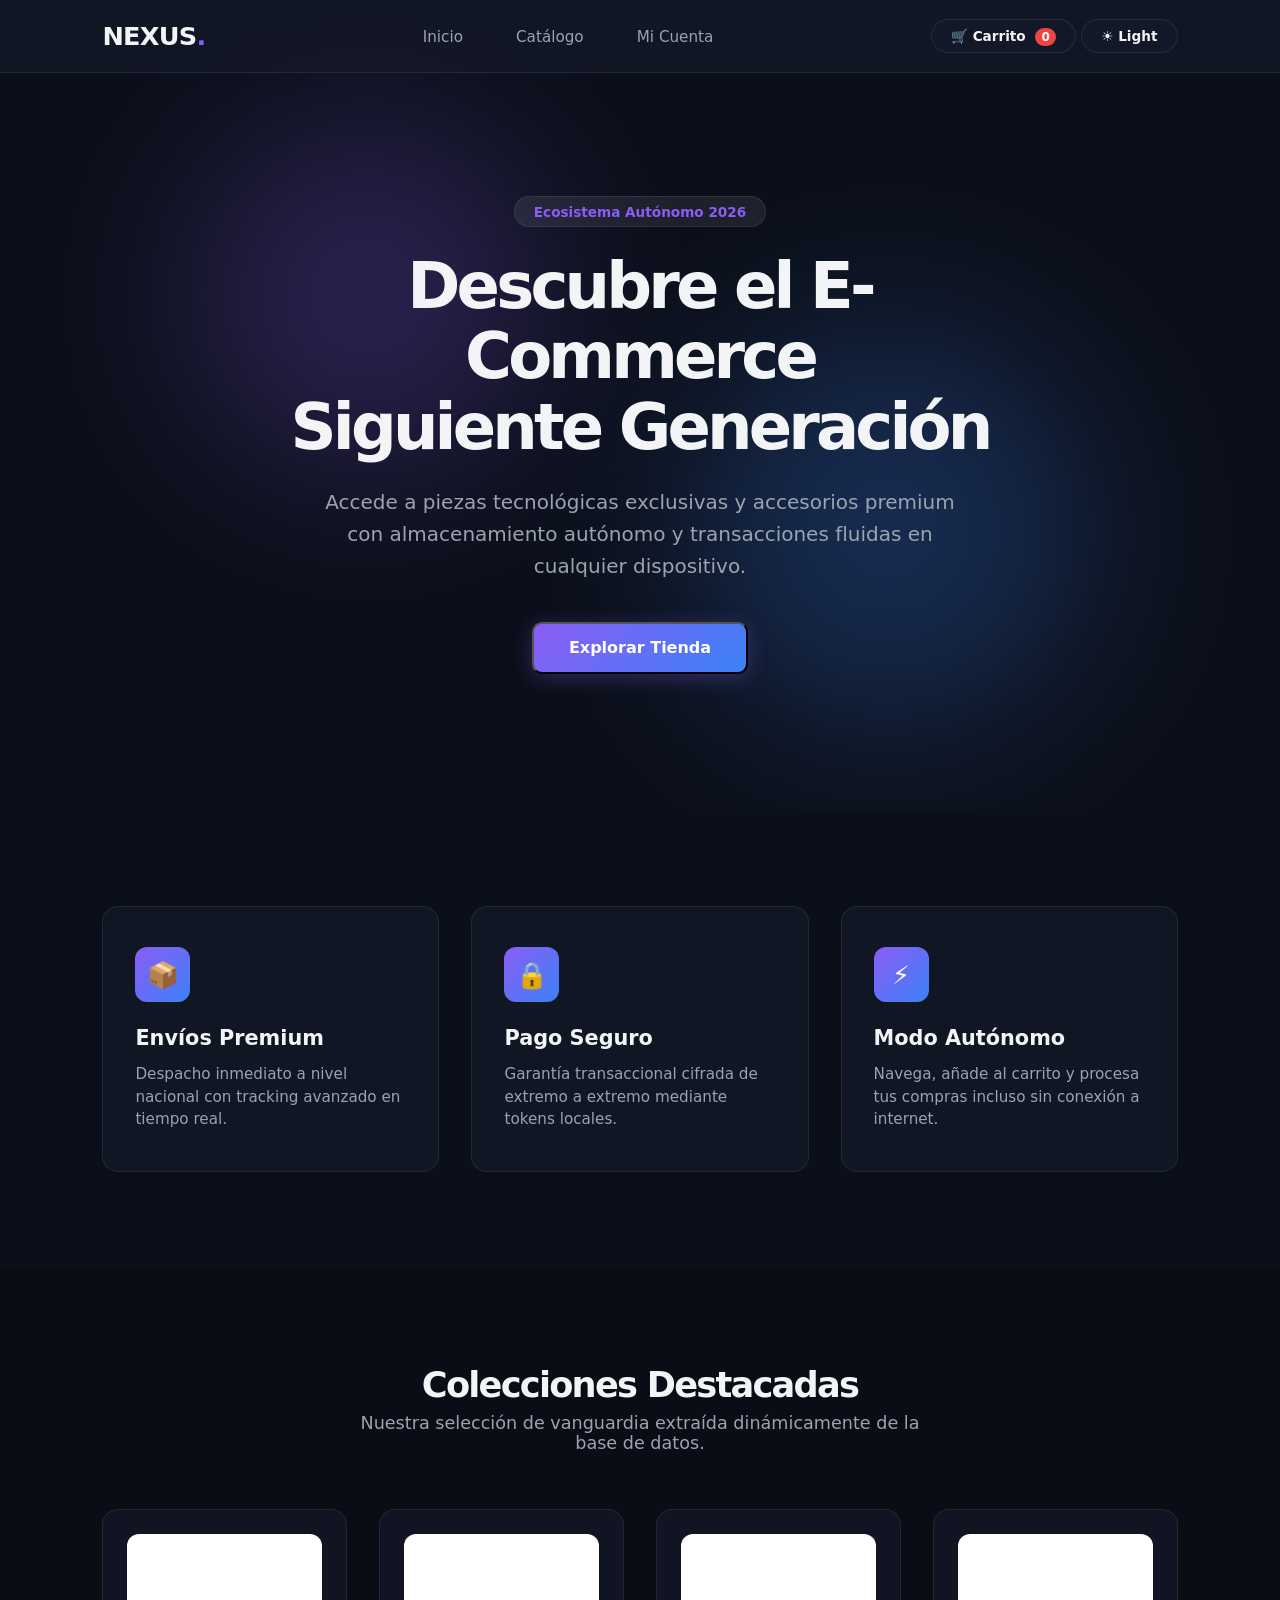
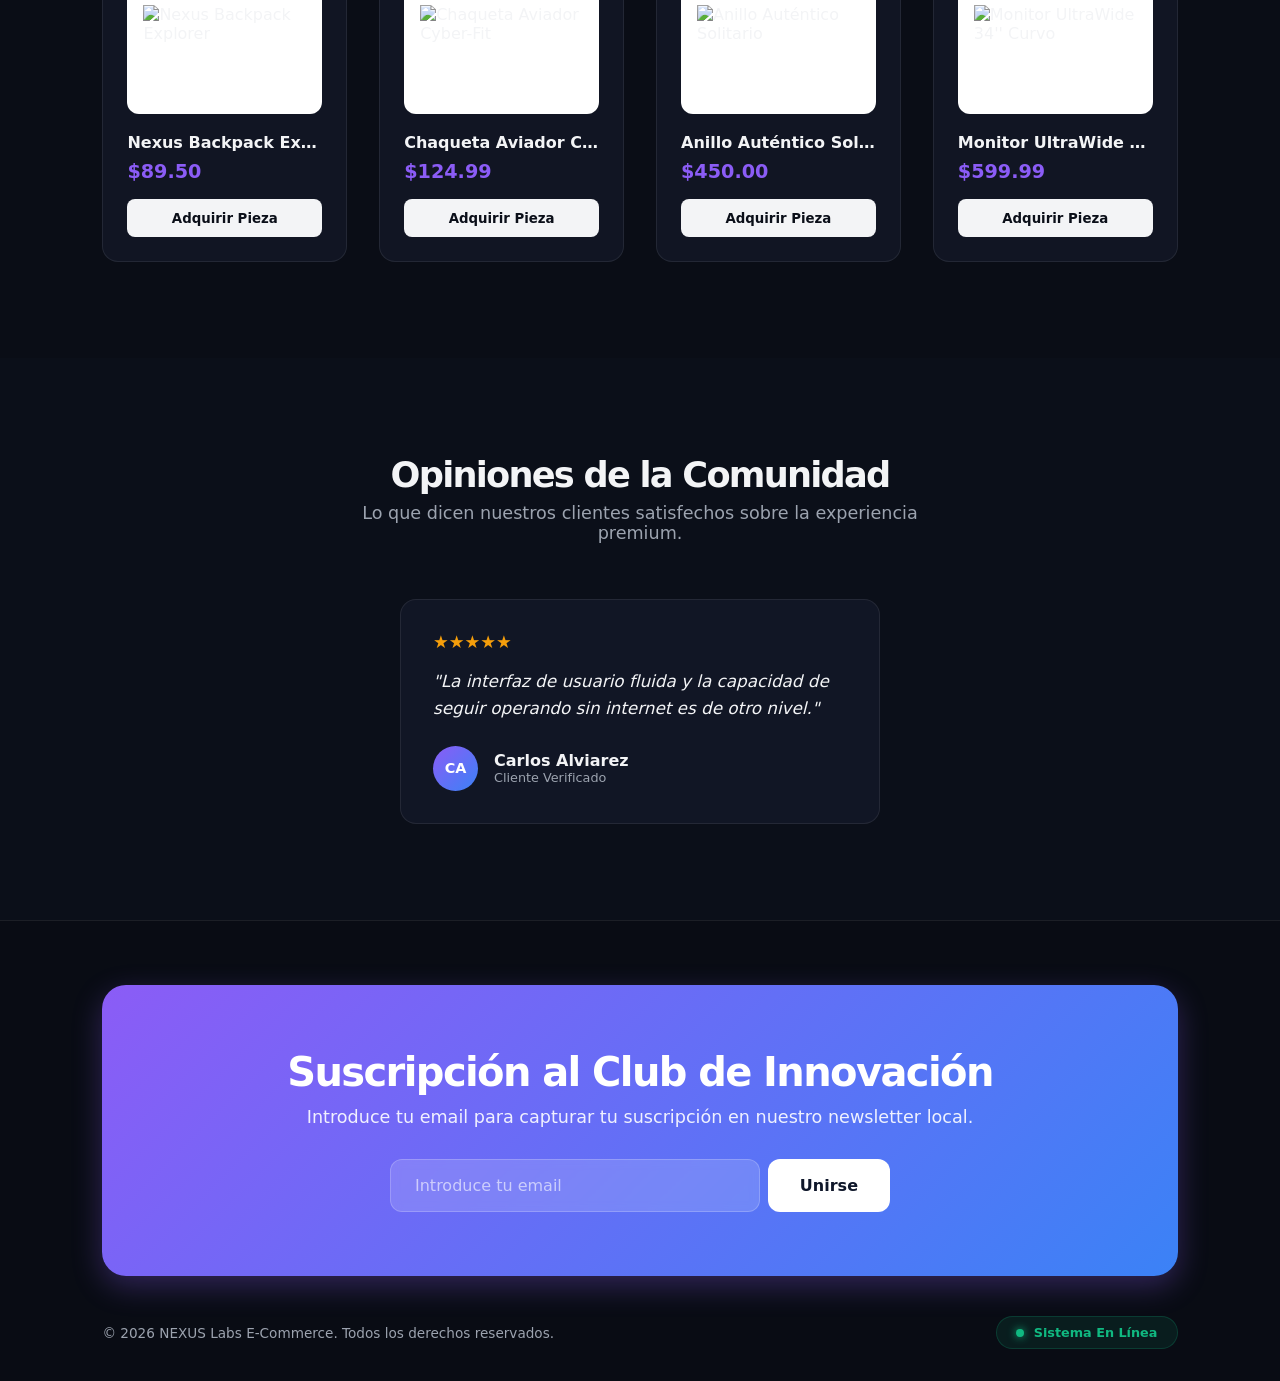
==== commit c59cf5c1: "commit3" ====
--- a/index.html
+++ b/index.html
@@ -8,10 +8,8 @@
 </head>
 <body>
 
-    <!-- BARRA DE NAVEGACIÓN GLOBAL -->
     <header class="navbar">
         <div class="logo" id="go-to-home" style="cursor:pointer;">NEXUS<span>.</span></div>
-        <!-- Reemplaza el menú de navegación de tus otros archivos para que incluya la etiqueta de admin -->
         <nav class="nav-menu">
             <a href="index.html">Inicio</a>
             <a href="catalogo.html">Catálogo</a>
@@ -26,10 +24,8 @@
         </div>
     </header>
 
-    <!-- 1. SECCIÓN VISTA: LANDING PAGE -->
     <div id="landing-container" class="dynamic-view">
         
-        <!-- BANNER PRINCIPAL (HERO DE ALTO IMPACTO) -->
         <section class="hero-banner">
             <div class="hero-shapes">
                 <div class="shape shape-1"></div>
@@ -40,13 +36,11 @@
                 <h1>Descubre el E-Commerce<br><span class="gradient-text">Siguiente Generación</span></h1>
                 <p>Accede a piezas tecnológicas exclusivas y accesorios premium con almacenamiento autónomo y transacciones fluidas en cualquier dispositivo.</p>
                 <div class="hero-buttons">
-                    <!-- Botón destacado de llamado a la acción (CTA) que redirige directamente al catálogo -->
                     <button onclick="window.location.href='catalogo.html'" class="btn-cta primary">Explorar Tienda</button>
                 </div>
             </div>
         </section>
 
-        <!-- SECCIÓN BENEFICIOS (PILARES DE LA TIENDA EN COLUMNAS/CUADRÍCULA) -->
         <section class="benefits-section">
             <div class="benefits-grid">
                 <div class="benefit-card">
@@ -67,19 +61,16 @@
             </div>
         </section>
 
-        <!-- SECCIÓN DE PRODUCTOS DESTACADOS (CUADRÍCULA PEQUEÑA PARA 3 A 4 PRODUCTOS BIEN CALIFICADOS) -->
         <section class="featured-section">
             <div class="section-header">
                 <h2>Colecciones Destacadas</h2>
                 <p>Nuestra selección de vanguardia extraída dinámicamente de la base de datos.</p>
             </div>
-            <!-- Contenedor manipulado dinámicamente por la función renderHomeCatalog() en app.js -->
             <div class="products-grid" id="featured-products">
                 <p class="auth-subtitle" style="text-align: center; width: 100%;">Cargando piezas exclusivas...</p>
             </div>
         </section>
 
-        <!-- SECCIÓN DE TESTIMONIOS / RESEÑAS ESTÉTICAS -->
         <section class="testimonials-section">
             <div class="section-header">
                 <h2>Opiniones de la Comunidad</h2>
@@ -102,11 +93,8 @@
 
     </div>
 
-    <!-- 2. SECCIÓN MÓDULO AUTENTICACIÓN -->
-    <!-- Este contenedor es CRÍTICO. Si se elimina, app.js rompe al no encontrar los IDs de inicio de sesión/registro -->
     <div id="auth-container" class="auth-section dynamic-view" style="display: none;">
         
-        <!-- FORMULARIO DE INICIO DE SESIÓN -->
         <div id="login-card" class="auth-card">
             <h2>Iniciar Sesión</h2>
             <p class="auth-subtitle">Ingresa tus credenciales del ecosistema Nexus</p>
@@ -127,7 +115,6 @@
             </form>
         </div>
 
-        <!-- FORMULARIO DE REGISTRO -->
         <div id="register-card" class="auth-card" style="display: none;">
             <h2>Crear Cuenta</h2>
             <p class="auth-subtitle">Únete al club de compras premium</p>
@@ -158,7 +145,6 @@
             </form>
         </div>
 
-        <!-- FORMULARIO DE RECUPERACIÓN DE CONTRASEÑA -->
         <div id="recover-card" class="auth-card" style="display: none;">
             <h2>Recuperar Acceso</h2>
             <p class="auth-subtitle">Introduce tu correo para leer la contraseña de la persistencia</p>
@@ -175,10 +161,8 @@
         </div>
     </div>
 
-    <!-- PIE DE PÁGINA GLOBAL (FOOTER) -->
     <footer class="footer">
         
-        <!-- FORMULARIO DE SUSCRIPCIÓN AL NEWSLETTER (CAPTURA AL FINAL DE LA PÁGINA) -->
         <div class="newsletter-card" style="margin-bottom: 2.5rem;">
             <h2>Suscripción al Club de Innovación</h2>
             <p>Introduce tu email para capturar tu suscripción en nuestro newsletter local.</p>
@@ -190,7 +174,6 @@
         
         <div class="footer-bottom">
             <p>© 2026 NEXUS Labs E-Commerce. Todos los derechos reservados.</p>
-            <!-- INDICADOR VISUAL DINÁMICO (ONLINE / OFFLINE) -->
             <div id="connection-status" class="status-indicator online">
                 <span class="status-dot"></span><span id="status-text">Sistema En Línea</span>
             </div>
--- a/style.css
+++ b/style.css
@@ -1,4 +1,3 @@
-/* --- SISTEMA DE DISEÑO DE LUJO (APPLE/NEON MIX) --- */
 :root {
     --bg-main: #0b0f19;
     --bg-surface: rgba(22, 28, 45, 0.6);
@@ -24,7 +23,6 @@
     --accent-glow: rgba(79, 70, 229, 0.15);
 }
 
-/* --- ESTILOS GENERALES --- */
 * {
     box-sizing: border-box;
     margin: 0;
@@ -40,7 +38,6 @@
     transition: background-color 0.4s ease, color 0.4s ease;
 }
 
-/* Utilidades */
 .text-gradient {
     background: var(--primary-gradient);
     -webkit-background-clip: text;
@@ -55,7 +52,6 @@
 .section-header h2 { font-size: 2.2rem; font-weight: 800; letter-spacing: -0.05em; margin-bottom: 0.5rem;}
 .section-header p { color: var(--text-secondary); font-size: 1.1rem; }
 
-/* --- BARRA DE NAVEGACIÓN (GLASSMORPHISM) --- */
 .navbar {
     position: fixed;
     top: 0; left: 0; width: 100%;
@@ -90,7 +86,6 @@
     font-size: 0.85rem;
 }
 
-/* --- BANNER PRINCIPAL (HERO DE ALTO IMPACTO) --- */
 .hero-banner {
     position: relative;
     min-height: 90vh;
@@ -98,7 +93,6 @@
     padding: 120px 8% 60px 8%;
     text-align: center;
 }
-/* Figuras abstractas de fondo difuminadas */
 .hero-shapes { position: absolute; width: 100%; height: 100%; top: 0; left: 0; overflow: hidden; z-index: -1; }
 .shape { position: absolute; border-radius: 50%; filter: blur(90px); opacity: 0.25; }
 .shape-1 { width: 350px; height: 350px; background: #8b5cf6; top: 15%; left: 15%; }
@@ -129,7 +123,6 @@
 .btn-cta.secondary { background: transparent; color: var(--text-primary); border: 1px solid var(--border-color); }
 .btn-cta.secondary:hover { background: var(--border-color); }
 
-/* --- SECCIÓN BENEFICIOS (CARDS DE CRISTAL) --- */
 .benefits-section { padding: 6rem 8%; }
 .benefits-grid {
     display: grid;
